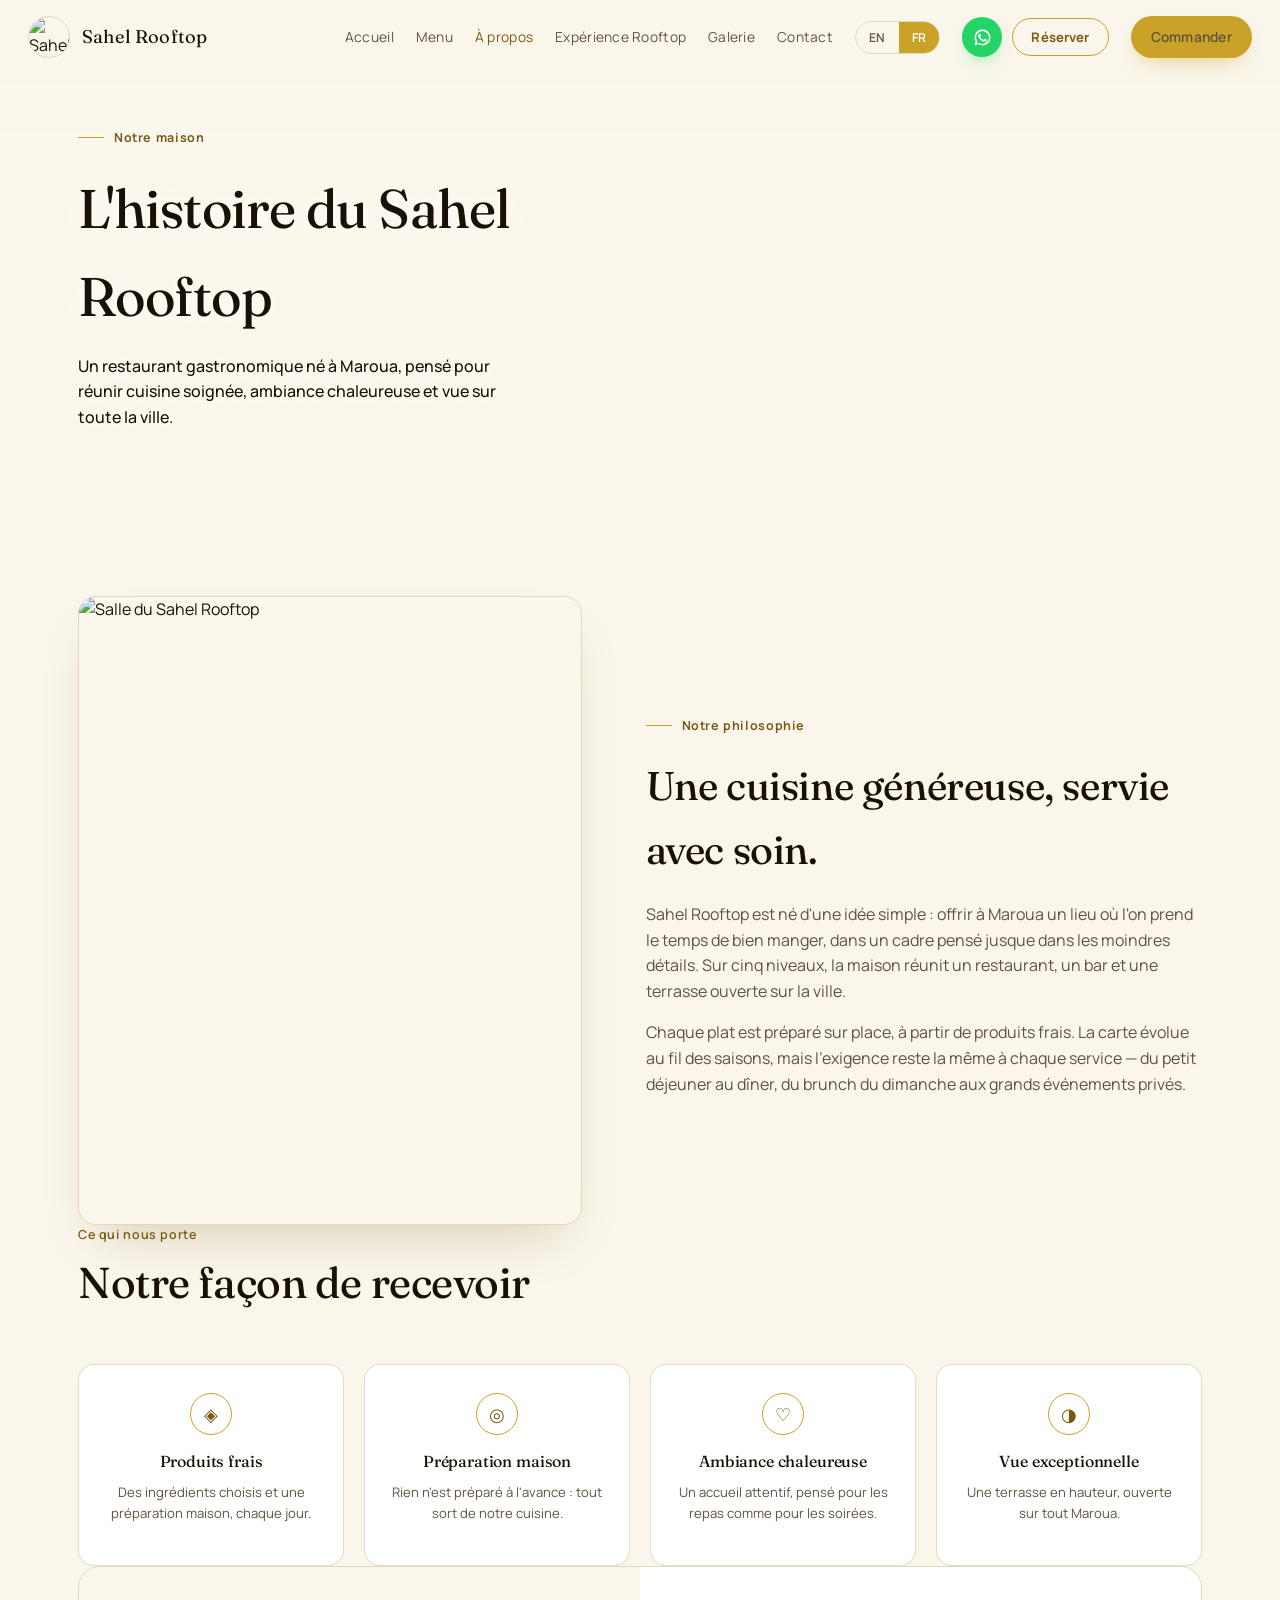
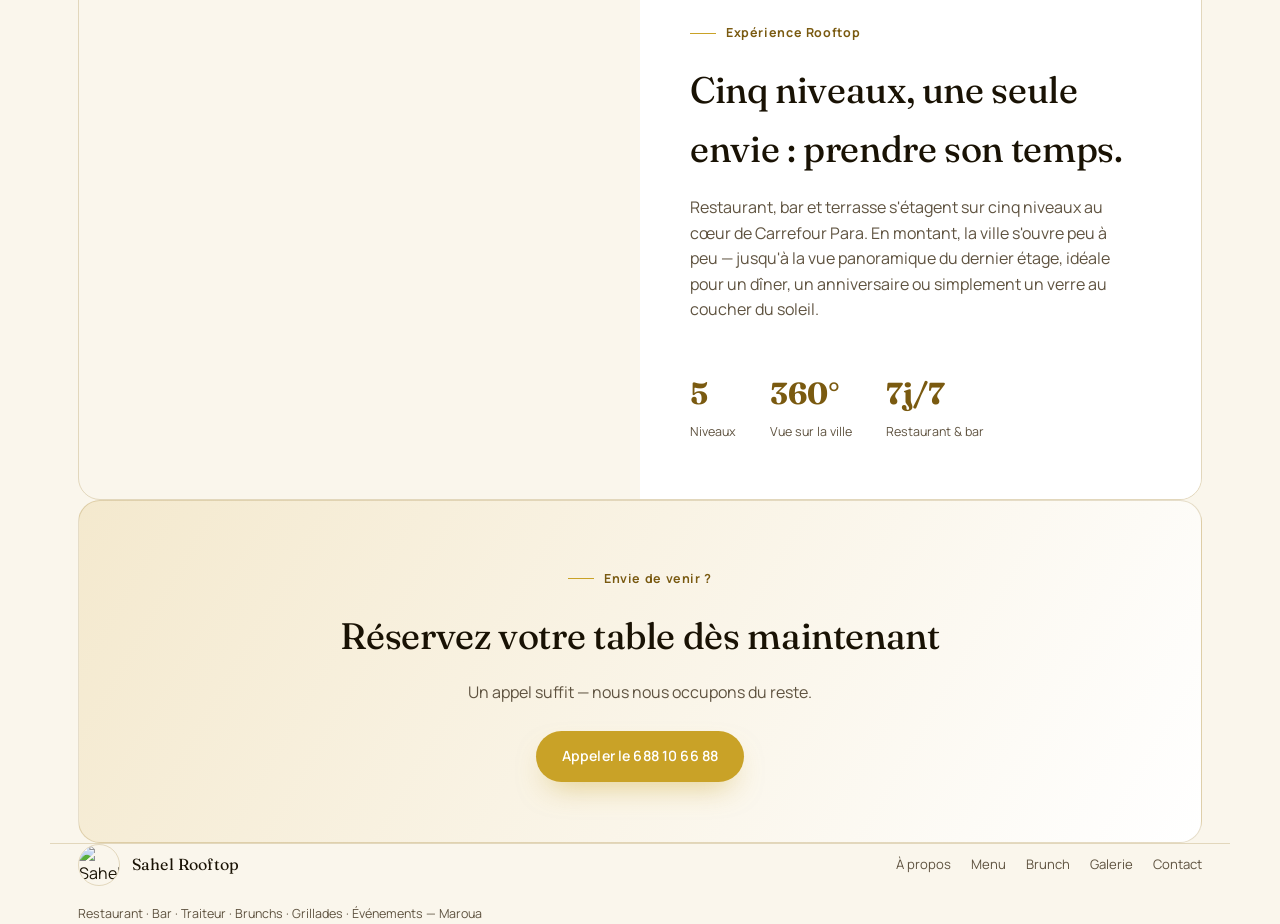
==== apropos.html @ 8e7b0748 "Add files via upload" ====
<!DOCTYPE html>
<html lang="fr">
<head>
<meta charset="UTF-8">
<meta name="viewport" content="width=device-width, initial-scale=1.0">
<title>À propos — Sahel Rooftop</title>
<meta name="description" content="Découvrez Sahel Rooftop : restaurant gastronomique sur cinq niveaux à Maroua, son ambiance, sa terrasse panoramique et son expérience rooftop.">
<link rel="preconnect" href="https://fonts.googleapis.com">
<link rel="preconnect" href="https://fonts.gstatic.com" crossorigin>
<link href="https://fonts.googleapis.com/css2?family=Fraunces:ital,opsz,wght@0,9..144,300;0,9..144,450;0,9..144,600;1,9..144,450&family=Manrope:wght@400;500;600;700&display=swap" rel="stylesheet">
<link rel="stylesheet" href="styles.css">
<script>if(localStorage.getItem('sahel_lang')){document.documentElement.classList.add('lang-set');}</script>
<style>
  .story{display:grid; grid-template-columns:0.95fr 1.05fr; gap:64px; align-items:center;}
  .story .tilt img{aspect-ratio:4/5; object-fit:cover; width:100%;}
  .story-copy p{color:var(--muted); margin-top:16px;}
  .story-copy p:first-of-type{margin-top:20px;}
  @media (max-width:860px){ .story{grid-template-columns:1fr; gap:44px;} }

  .pillars{display:grid; grid-template-columns:repeat(4,1fr); gap:20px;}
  .pillar{background:var(--surface); border:1px solid var(--line); border-radius:16px; padding:28px 22px; text-align:center;}
  .pillar .fi{width:42px; height:42px; margin:0 auto 14px; border-radius:50%; border:1px solid var(--gold); display:flex; align-items:center; justify-content:center; color:var(--gold-deep); font-size:1.1rem;}
  .pillar h3{font-size:1rem; font-weight:450;}
  .pillar p{font-size:0.82rem; color:var(--muted); margin-top:8px;}
  @media (max-width:860px){ .pillars{grid-template-columns:1fr 1fr;} }
  @media (max-width:520px){ .pillars{grid-template-columns:1fr;} }

  #experience{scroll-margin-top:100px;}
  .experience{
    display:grid; grid-template-columns:1fr 1fr; gap:0;
    border:1px solid var(--line); border-radius:22px; overflow:hidden;
  }
  .experience-media{
    position:relative; min-height:420px; perspective:1200px;
    background-image:url('assets/building.jpg'); background-size:cover; background-position:center;
  }
  .experience-copy{background:var(--surface); padding:56px 50px; display:flex; flex-direction:column; justify-content:center;}
  .experience-copy p{color:var(--muted); margin-top:16px; max-width:42ch;}
  .exp-stats{display:flex; gap:34px; margin-top:30px; flex-wrap:wrap;}
  .exp-stats div strong{display:block; font-family:'Fraunces',serif; font-size:1.9rem; color:var(--gold-deep);}
  .exp-stats div span{font-size:0.78rem; color:var(--muted);}
  @media (max-width:880px){
    .experience{grid-template-columns:1fr;}
    .experience-media{min-height:260px;}
    .experience-copy{padding:42px 30px;}
  }

  .cta-banner{
    background:linear-gradient(120deg, var(--surface-2), var(--surface));
    border:1px solid var(--line); border-radius:22px; padding:60px 50px;
    text-align:center;
  }
  .cta-banner p{color:var(--muted); max-width:46ch; margin:14px auto 26px;}
</style>
</head>
<body>

<header class="nav" id="siteNav">
  <div class="brand">
    <img src="assets/logo.jpg" alt="Sahel Rooftop">
    <span>Sahel Rooftop</span>
  </div>
  <nav class="links" id="navLinks">
    <a href="index.html" data-i18n="nav_home">Accueil</a>
    <a href="menu.html" data-i18n="nav_menu">Menu</a>
    <a href="apropos.html" class="current" data-i18n="nav_about">À propos</a>
    <a href="apropos.html#experience" data-i18n="nav_experience">Expérience Rooftop</a>
    <a href="galerie.html" data-i18n="nav_gallery">Galerie</a>
    <a href="contact.html" data-i18n="nav_contact">Contact</a>
    <div class="lang-switch">
      <button data-lang="en">EN</button>
      <button data-lang="fr">FR</button>
    </div>
    <div class="nav-quick-actions">
      <a class="whatsapp-nav-btn" href="https://wa.me/237688106688" target="_blank" rel="noopener" aria-label="WhatsApp" title="WhatsApp"><svg viewBox="0 0 24 24" width="19" height="19" fill="#ffffff" aria-hidden="true"><path d="M12.02 2C6.5 2 2.02 6.48 2.02 12c0 1.87.5 3.62 1.38 5.13L2 22l5.02-1.36A9.96 9.96 0 0 0 12.02 22c5.52 0 10-4.48 10-10s-4.48-10-10-10Zm0 18.13a8.1 8.1 0 0 1-4.13-1.13l-.3-.18-2.98.81.8-2.9-.2-.3a8.1 8.1 0 1 1 6.81 3.7Z"/><path d="M16.9 14.38c-.27-.14-1.6-.79-1.85-.88-.25-.09-.43-.14-.61.14-.18.27-.7.88-.86 1.06-.16.18-.32.2-.59.07-.27-.14-1.14-.42-2.18-1.34-.8-.72-1.34-1.6-1.5-1.87-.16-.27-.02-.42.12-.55.12-.12.27-.32.4-.48.14-.16.18-.27.27-.45.09-.18.05-.34-.02-.48-.07-.14-.61-1.47-.84-2.01-.22-.53-.44-.46-.61-.47-.16-.01-.34-.01-.52-.01-.18 0-.48.07-.73.34-.25.27-.95.93-.95 2.26 0 1.33.97 2.62 1.11 2.8.14.18 1.91 2.92 4.63 4.09.65.28 1.15.45 1.54.57.65.21 1.24.18 1.71.11.52-.08 1.6-.65 1.83-1.29.23-.63.23-1.17.16-1.29-.07-.11-.25-.18-.52-.32Z"/></svg></a>
      <button class="reserve-nav-btn" id="openBookingModal" type="button" data-i18n="nav_reserve">Réserver</button>
    </div>
    <a class="call-btn" href="tel:+237688106688" data-i18n="nav_order">Commander</a>
  </nav>
  <button class="burger" id="burgerBtn" aria-label="Menu">☰</button>
</header>

<div class="booking-modal-overlay" id="bookingModalOverlay">
  <div class="booking-modal" role="dialog" aria-modal="true" aria-labelledby="modalBookingTitle">
    <button class="modal-close" id="bookingModalClose" aria-label="Fermer">×</button>
    <span class="eyebrow-tag" data-i18n="mbk_eyebrow">Réservation rapide</span>
    <h3 id="modalBookingTitle" data-i18n="mbk_title">Réserver une table</h3>
    <p class="modal-sub" data-i18n="mbk_text">Votre demande est envoyée directement sur WhatsApp au restaurant.</p>
    <form id="modalBookingForm">
      <div class="booking-grid">
        <div class="field"><label for="mBkName" data-i18n="bk_name">Nom complet</label><input type="text" id="mBkName" required></div>
        <div class="field"><label for="mBkPhone" data-i18n="bk_phone">Téléphone</label><input type="tel" id="mBkPhone" required></div>
        <div class="field"><label for="mBkDate" data-i18n="bk_date">Date</label><input type="date" id="mBkDate" required></div>
        <div class="field"><label for="mBkTime" data-i18n="bk_time">Heure</label><input type="time" id="mBkTime" required></div>
        <div class="field full">
          <label for="mBkGuests" data-i18n="bk_guests">Nombre de personnes</label>
          <select id="mBkGuests" required>
            <option value="1">1</option>
            <option value="2" selected>2</option>
            <option value="3">3</option>
            <option value="4">4</option>
            <option value="5">5</option>
            <option value="6">6</option>
            <option value="7+">7+</option>
          </select>
        </div>
      </div>
      <button type="submit" class="btn-solid" style="width:100%; margin-top:22px;" data-i18n="bk_submit">Envoyer ma demande via WhatsApp</button>
    </form>
  </div>
</div>


<section class="page-hero">
  <div class="page-hero-media" style="background-image:url('assets/interior.jpg');"></div>
  <div class="page-hero-scrim"></div>
  <div class="page-hero-content wrap">
    <span class="eyebrow-tag" data-i18n="ph_eyebrow">Notre maison</span>
    <h1 data-i18n="ph_title">L'histoire du Sahel Rooftop</h1>
    <p class="lede" data-i18n="ph_lede">Un restaurant gastronomique né à Maroua, pensé pour réunir cuisine soignée, ambiance chaleureuse et vue sur toute la ville.</p>
  </div>
</section>

<section class="wrap">
  <div class="story">
    <div class="tilt-wrap"><div class="tilt"><img src="assets/interior.jpg" alt="Salle du Sahel Rooftop"></div></div>
    <div class="story-copy reveal">
      <span class="eyebrow-tag" data-i18n="story_eyebrow">Notre philosophie</span>
      <h2 style="font-size:clamp(1.8rem,3.2vw,2.5rem);" data-i18n="story_title">Une cuisine généreuse, servie avec soin.</h2>
      <p data-i18n="story_p1">Sahel Rooftop est né d'une idée simple : offrir à Maroua un lieu où l'on prend le temps de bien manger, dans un cadre pensé jusque dans les moindres détails. Sur cinq niveaux, la maison réunit un restaurant, un bar et une terrasse ouverte sur la ville.</p>
      <p data-i18n="story_p2">Chaque plat est préparé sur place, à partir de produits frais. La carte évolue au fil des saisons, mais l'exigence reste la même à chaque service — du petit déjeuner au dîner, du brunch du dimanche aux grands événements privés.</p>
    </div>
  </div>
</section>

<section class="wrap">
  <div class="section-head reveal">
    <span class="kicker" data-i18n="pillars_kicker">Ce qui nous porte</span>
    <h2 data-i18n="pillars_title">Notre façon de recevoir</h2>
  </div>
  <div class="pillars reveal">
    <div class="pillar"><div class="fi">◈</div><h3 data-i18n="p1_title">Produits frais</h3><p data-i18n="p1_desc">Des ingrédients choisis et une préparation maison, chaque jour.</p></div>
    <div class="pillar"><div class="fi">◎</div><h3 data-i18n="p2_title">Préparation maison</h3><p data-i18n="p2_desc">Rien n'est préparé à l'avance : tout sort de notre cuisine.</p></div>
    <div class="pillar"><div class="fi">♡</div><h3 data-i18n="p3_title">Ambiance chaleureuse</h3><p data-i18n="p3_desc">Un accueil attentif, pensé pour les repas comme pour les soirées.</p></div>
    <div class="pillar"><div class="fi">◑</div><h3 data-i18n="p4_title">Vue exceptionnelle</h3><p data-i18n="p4_desc">Une terrasse en hauteur, ouverte sur tout Maroua.</p></div>
  </div>
</section>

<section id="experience" class="wrap">
  <div class="experience reveal">
    <div class="experience-media"></div>
    <div class="experience-copy">
      <span class="eyebrow-tag" data-i18n="exp_eyebrow">Expérience Rooftop</span>
      <h2 style="font-size:clamp(1.7rem,3vw,2.3rem);" data-i18n="exp_title">Cinq niveaux, une seule envie : prendre son temps.</h2>
      <p data-i18n="exp_text">Restaurant, bar et terrasse s'étagent sur cinq niveaux au cœur de Carrefour Para. En montant, la ville s'ouvre peu à peu — jusqu'à la vue panoramique du dernier étage, idéale pour un dîner, un anniversaire ou simplement un verre au coucher du soleil.</p>
      <div class="exp-stats">
        <div><strong>5</strong><span data-i18n="exp_s1">Niveaux</span></div>
        <div><strong>360°</strong><span data-i18n="exp_s2">Vue sur la ville</span></div>
        <div><strong>7j/7</strong><span data-i18n="exp_s3">Restaurant & bar</span></div>
      </div>
    </div>
  </div>
</section>

<section class="wrap">
  <div class="cta-banner reveal">
    <span class="eyebrow-tag" style="justify-content:center;" data-i18n="cta_eyebrow">Envie de venir ?</span>
    <h2 style="font-size:clamp(1.7rem,3vw,2.3rem);" data-i18n="cta_title">Réservez votre table dès maintenant</h2>
    <p data-i18n="cta_text">Un appel suffit — nous nous occupons du reste.</p>
    <a class="btn-solid" href="tel:+237688106688" data-i18n="cta_btn">Appeler le 688 10 66 88</a>
  </div>
</section>

<footer class="wrap">
  <div class="footer-row">
    <div class="brand"><img src="assets/logo.jpg" alt="Sahel Rooftop"><span>Sahel Rooftop</span></div>
    <div class="footer-links">
      <a href="apropos.html" data-i18n="nav_about">À propos</a>
      <a href="menu.html" data-i18n="nav_menu">Menu</a>
      <a href="brunch.html">Brunch</a>
      <a href="galerie.html" data-i18n="nav_gallery">Galerie</a>
      <a href="contact.html" data-i18n="nav_contact">Contact</a>
    </div>
  </div>
  <div class="fine" style="margin-top:18px;" data-i18n="footer_tagline">Restaurant · Bar · Traiteur · Brunchs · Grillades · Événements — Maroua</div>
</footer>

<script src="script.js"></script>
<script>
const dict = {
  fr: {
    nav_home:"Accueil", nav_menu:"Menu", nav_about:"À propos", nav_experience:"Expérience Rooftop",
    nav_gallery:"Galerie", nav_contact:"Contact", nav_order:"Commander",
    nav_whatsapp:"WhatsApp", nav_reserve:"Réserver",
    mbk_eyebrow:"Réservation rapide", mbk_title:"Réserver une table",
    mbk_text:"Votre demande est envoyée directement sur WhatsApp au restaurant.",
    bk_name:"Nom complet", bk_phone:"Téléphone", bk_date:"Date", bk_time:"Heure",
    bk_guests:"Nombre de personnes", bk_submit:"Envoyer ma demande via WhatsApp",
    ph_eyebrow:"Notre maison", ph_title:"L'histoire du Sahel Rooftop",
    ph_lede:"Un restaurant gastronomique né à Maroua, pensé pour réunir cuisine soignée, ambiance chaleureuse et vue sur toute la ville.",
    story_eyebrow:"Notre philosophie", story_title:"Une cuisine généreuse, servie avec soin.",
    story_p1:"Sahel Rooftop est né d'une idée simple : offrir à Maroua un lieu où l'on prend le temps de bien manger, dans un cadre pensé jusque dans les moindres détails. Sur cinq niveaux, la maison réunit un restaurant, un bar et une terrasse ouverte sur la ville.",
    story_p2:"Chaque plat est préparé sur place, à partir de produits frais. La carte évolue au fil des saisons, mais l'exigence reste la même à chaque service — du petit déjeuner au dîner, du brunch du dimanche aux grands événements privés.",
    pillars_kicker:"Ce qui nous porte", pillars_title:"Notre façon de recevoir",
    p1_title:"Produits frais", p1_desc:"Des ingrédients choisis et une préparation maison, chaque jour.",
    p2_title:"Préparation maison", p2_desc:"Rien n'est préparé à l'avance : tout sort de notre cuisine.",
    p3_title:"Ambiance chaleureuse", p3_desc:"Un accueil attentif, pensé pour les repas comme pour les soirées.",
    p4_title:"Vue exceptionnelle", p4_desc:"Une terrasse en hauteur, ouverte sur tout Maroua.",
    exp_eyebrow:"Expérience Rooftop", exp_title:"Cinq niveaux, une seule envie : prendre son temps.",
    exp_text:"Restaurant, bar et terrasse s'étagent sur cinq niveaux au cœur de Carrefour Para. En montant, la ville s'ouvre peu à peu — jusqu'à la vue panoramique du dernier étage, idéale pour un dîner, un anniversaire ou simplement un verre au coucher du soleil.",
    exp_s1:"Niveaux", exp_s2:"Vue sur la ville", exp_s3:"Restaurant & bar",
    cta_eyebrow:"Envie de venir ?", cta_title:"Réservez votre table dès maintenant",
    cta_text:"Un appel suffit — nous nous occupons du reste.", cta_btn:"Appeler le 688 10 66 88",
    footer_tagline:"Restaurant · Bar · Traiteur · Brunchs · Grillades · Événements — Maroua"
  },
  en: {
    nav_home:"Home", nav_menu:"Menu", nav_about:"About us", nav_experience:"Rooftop experience",
    nav_gallery:"Gallery", nav_contact:"Contact", nav_order:"Order now",
    nav_whatsapp:"WhatsApp", nav_reserve:"Book a table",
    mbk_eyebrow:"Quick booking", mbk_title:"Book a table",
    mbk_text:"Your request is sent straight to the restaurant on WhatsApp.",
    bk_name:"Full name", bk_phone:"Phone", bk_date:"Date", bk_time:"Time",
    bk_guests:"Number of guests", bk_submit:"Send my request via WhatsApp",
    ph_eyebrow:"Our house", ph_title:"The Sahel Rooftop story",
    ph_lede:"A gastronomic restaurant born in Maroua, built to bring together careful cooking, a warm atmosphere and a view over the whole city.",
    story_eyebrow:"Our philosophy", story_title:"Generous cooking, served with care.",
    story_p1:"Sahel Rooftop was born from a simple idea: give Maroua a place to take the time to eat well, in a setting thought through down to the last detail. Across five floors, the house brings together a restaurant, a bar and a terrace open onto the city.",
    story_p2:"Every dish is prepared on site, from fresh produce. The menu changes with the seasons, but the standard stays the same at every service — from breakfast to dinner, from the Sunday brunch to large private events.",
    pillars_kicker:"What drives us", pillars_title:"Our way of hosting",
    p1_title:"Fresh produce", p1_desc:"Carefully chosen ingredients, prepared in-house every day.",
    p2_title:"Made in-house", p2_desc:"Nothing is prepared in advance: everything comes from our kitchen.",
    p3_title:"Warm atmosphere", p3_desc:"Attentive service, for meals as much as for evenings out.",
    p4_title:"Exceptional view", p4_desc:"A rooftop terrace open onto the whole of Maroua.",
    exp_eyebrow:"Rooftop experience", exp_title:"Five floors, one idea: take your time.",
    exp_text:"Restaurant, bar and terrace are spread across five floors in the heart of Carrefour Para. As you climb, the city opens up little by little — up to the panoramic view on the top floor, perfect for dinner, a birthday, or simply a drink at sunset.",
    exp_s1:"Floors", exp_s2:"View over the city", exp_s3:"Restaurant & bar",
    cta_eyebrow:"Feel like coming by?", cta_title:"Book your table now",
    cta_text:"One call is all it takes — we take care of the rest.", cta_btn:"Call 688 10 66 88",
    footer_tagline:"Restaurant · Bar · Catering · Brunches · Grillades · Events — Maroua"
  }
};
initLanguage(dict);
</script>
</body>
</html>
---- styles.css ----
/* Sahel Rooftop — feuille de style commune (thème clair, blanc & or) */

:root{
  --bg:#FAF6EC;
  --surface:#FFFFFF;
  --surface-2:#F4E9CE;
  --ink:#191204;
  --gold:#c9a227;
  --gold-deep:#7a5a10;
  --gold-light:#e7c767;
  --muted:#5f5340;
  --line: rgba(140,106,20,0.22);
  --shadow: 0 26px 50px -22px rgba(120,90,20,0.28);
}

*{box-sizing:border-box;}
html{scroll-behavior:smooth;}
body{
  margin:0;
  background:var(--bg);
  color:var(--ink);
  font-family:'Manrope', sans-serif;
  font-size:16px;
  line-height:1.6;
  overflow-x:hidden;
}
h1,h2,h3,.display{
  font-family:'Fraunces', serif;
  font-weight:450;
  letter-spacing:-0.01em;
  margin:0;
  color:var(--ink);
}
a{color:inherit; text-decoration:none;}
img{max-width:100%; display:block;}
.wrap{max-width:1180px; margin:0 auto; padding:0 28px;}
::selection{background:var(--gold); color:#fff;}

@media (prefers-reduced-motion: reduce){
  *{animation:none !important; transition:none !important;}
}

/* ---------- NAV ---------- */
header.nav{
  position:fixed; top:0; left:0; right:0; z-index:100;
  display:flex; align-items:center; justify-content:space-between;
  padding:16px 28px;
  background:rgba(250,246,236,0.75);
  backdrop-filter:blur(10px);
  border-bottom:1px solid transparent;
  transition:background .4s ease, padding .4s ease, border-color .4s ease;
}
header.nav.scrolled{
  background:rgba(250,246,236,0.95);
  padding:12px 28px;
  border-bottom-color:var(--line);
  box-shadow:0 8px 24px -18px rgba(120,90,20,0.3);
}
.brand{display:flex; align-items:center; gap:12px;}
.brand img{width:42px; height:42px; border-radius:50%; object-fit:cover; border:1px solid var(--line);}
.brand span{font-family:'Fraunces', serif; font-size:1.15rem; letter-spacing:0.01em;}
nav.links{display:flex; gap:22px; align-items:center;}
nav.links a{font-size:0.86rem; color:var(--muted); letter-spacing:0.02em; transition:color .25s ease;}
nav.links a:hover, nav.links a.current{color:var(--gold-deep);}

@media (max-width:1240px) and (min-width:941px){
  nav.links{gap:14px;}
  nav.links > a{font-size:0.8rem;}
  .call-btn, .reserve-nav-btn{padding:8px 14px; font-size:0.78rem;}
}
.call-btn{
  background:var(--gold); color:#fff;
  padding:10px 20px; border-radius:100px; font-size:0.82rem; font-weight:600;
  display:flex; align-items:center; gap:8px;
  transition:transform .25s ease, box-shadow .25s ease;
  box-shadow:0 10px 22px -10px rgba(201,162,39,0.6);
}
.call-btn:hover{transform:translateY(-2px);}
.burger{display:none; background:none; border:none; color:var(--ink); font-size:1.5rem; cursor:pointer;}

/* ---------- ACTIONS RAPIDES NAV (WhatsApp + Réserver) ---------- */
.nav-quick-actions{display:flex; align-items:center; gap:10px;}
.whatsapp-nav-btn{
  width:40px; height:40px; border-radius:50%; background:#25D366; color:#fff;
  display:flex; align-items:center; justify-content:center; font-size:1.05rem;
  transition:transform .25s ease, box-shadow .25s ease;
  box-shadow:0 8px 18px -8px rgba(37,211,102,0.6); flex:0 0 auto;
}
.whatsapp-nav-btn:hover{transform:translateY(-2px);}
.reserve-nav-btn{
  border:1px solid var(--gold); color:var(--gold-deep); background:transparent;
  padding:9px 18px; border-radius:100px; font-size:0.82rem; font-weight:700; cursor:pointer;
  font-family:'Manrope',sans-serif; letter-spacing:0.01em; white-space:nowrap;
  transition:background .25s ease, color .25s ease;
}
.reserve-nav-btn:hover{background:var(--gold); color:#fff;}

/* ---------- MODALE DE RÉSERVATION ---------- */
.booking-modal-overlay{
  position:fixed; inset:0; z-index:2000; background:rgba(25,18,4,0.55);
  display:none; align-items:center; justify-content:center; padding:20px;
  backdrop-filter:blur(4px);
}
.booking-modal-overlay.open{display:flex;}
.booking-modal{
  background:var(--surface); border-radius:22px; padding:38px 34px; max-width:460px; width:100%;
  max-height:88vh; overflow-y:auto; position:relative; box-shadow:0 40px 80px -30px rgba(0,0,0,0.5);
  animation:modalPop .35s cubic-bezier(.22,1,.36,1);
}
@keyframes modalPop{ from{opacity:0; transform:scale(.92) translateY(14px);} to{opacity:1; transform:scale(1) translateY(0);} }
.booking-modal h3{font-size:1.4rem; margin-top:4px;}
.booking-modal .modal-sub{color:var(--muted); font-size:0.88rem; margin-top:8px;}
.modal-close{
  position:absolute; top:18px; right:18px; width:32px; height:32px; border-radius:50%;
  border:1px solid var(--line); background:var(--surface); color:var(--ink); font-size:1.1rem;
  cursor:pointer; display:flex; align-items:center; justify-content:center;
}
.modal-close:hover{border-color:var(--gold); color:var(--gold-deep);}
.booking-modal .booking-grid{grid-template-columns:1fr 1fr; gap:16px; margin-top:22px;}
.booking-modal .field label{font-size:0.72rem;}
.booking-modal .field input, .booking-modal .field select{padding:11px 14px; font-size:0.9rem;}
@media (max-width:520px){
  .booking-modal .booking-grid{grid-template-columns:1fr;}
  .booking-modal{padding:30px 22px;}
}

.lang-switch{display:flex; border:1px solid var(--line); border-radius:100px; overflow:hidden;}
.lang-switch button{
  background:none; border:none; font-family:'Manrope',sans-serif; font-size:0.76rem; font-weight:600;
  color:var(--muted); padding:7px 13px; cursor:pointer; letter-spacing:0.03em;
  transition:background .2s ease, color .2s ease;
}
.lang-switch button.active{background:var(--gold); color:#fff;}

@media (max-width:940px){
  nav.links{
    position:fixed; top:0; right:0; height:100vh; width:80%; max-width:320px;
    background:var(--surface); flex-direction:column; justify-content:center; gap:24px;
    transform:translateX(100%); transition:transform .4s ease;
    box-shadow:-20px 0 40px rgba(0,0,0,0.12);
  }
  nav.links.open{transform:translateX(0);}
  nav.links a{font-size:1rem;}
  .burger{display:block;}
}

/* ---------- PAGE HERO (pages secondaires) ---------- */
.page-hero{
  position:relative; min-height:42vh; display:flex; align-items:flex-end;
  padding-top:120px; overflow:hidden;
}
.page-hero-media{position:absolute; inset:0; background-size:cover; background-position:center; overflow:hidden;}
.page-hero-scrim{
  position:absolute; inset:0;
  background:linear-gradient(to top, var(--bg) 22%, rgba(250,246,236,0.74) 55%, rgba(250,246,236,0.6) 78%, rgba(250,246,236,0.32) 100%);
}
.page-hero-content{position:relative; z-index:2; padding-bottom:50px; width:100%;}
.page-hero h1{
  font-size:clamp(2.1rem, 4.6vw, 3.4rem); max-width:16ch; color:var(--ink);
  text-shadow:0 2px 26px rgba(255,255,255,0.9), 0 1px 4px rgba(255,255,255,0.75);
}
.page-hero p.lede{
  color:var(--ink); max-width:44ch; margin-top:14px; font-weight:500;
  text-shadow:0 1px 18px rgba(255,255,255,0.9), 0 1px 3px rgba(255,255,255,0.75);
}

.eyebrow-tag{
  font-size:0.78rem; color:var(--gold-deep); letter-spacing:0.05em; font-weight:700;
  display:inline-flex; align-items:center; gap:10px; margin-bottom:18px;
  text-shadow:0 1px 14px rgba(255,255,255,0.9), 0 1px 2px rgba(255,255,255,0.8);
}
.eyebrow-tag::before{content:''; width:26px; height:1px; background:var(--gold);}

/* ---------- BUTTONS ---------- */
.btn-solid{
  background:var(--gold); color:#fff; padding:14px 26px; border-radius:100px;
  font-size:0.88rem; font-weight:600; letter-spacing:0.01em;
  transition:transform .3s ease, box-shadow .3s ease;
  box-shadow:0 14px 30px -12px rgba(201,162,39,0.55);
  display:inline-block; border:none; cursor:pointer;
}
.btn-solid:hover{transform:translateY(-3px);}
.btn-ghost{
  border:1px solid var(--line); color:var(--ink);
  padding:14px 26px; border-radius:100px; font-size:0.88rem;
  transition:border-color .3s ease, background .3s ease;
  display:inline-block; background:var(--surface);
}
.btn-ghost:hover{border-color:var(--gold); background:var(--surface-2);}

/* ---------- SECTION GENERIC ---------- */
section{padding:100px 0;}
.section-head{max-width:640px; margin-bottom:56px;}
.section-head .kicker{
  font-size:0.78rem; color:var(--gold-deep); letter-spacing:0.05em; margin-bottom:14px; display:block; font-weight:600;
}
.section-head h2{font-size:clamp(1.9rem, 3.4vw, 2.7rem); line-height:1.12;}
.section-head p{color:var(--muted); margin-top:16px; max-width:52ch;}

/* ---------- INFO / TILT CARD ---------- */
.info-card{
  background:rgba(255,255,255,0.85);
  border:1px solid var(--line);
  backdrop-filter:blur(14px);
  border-radius:18px;
  padding:26px 26px 22px;
  transform-style:preserve-3d;
  box-shadow:var(--shadow);
  transition:transform .12s ease-out;
}
.info-card .row{display:flex; gap:14px; margin-bottom:16px; align-items:flex-start;}
.info-card .row:last-child{margin-bottom:0;}
.info-card .ic{
  width:34px; height:34px; flex:0 0 34px; border-radius:50%;
  border:1px solid var(--gold); display:flex; align-items:center; justify-content:center;
  color:var(--gold-deep);
}
.info-card .lbl{font-size:0.72rem; color:var(--muted); text-transform:uppercase; letter-spacing:0.06em; margin-bottom:3px;}
.info-card .val{font-size:0.95rem; color:var(--ink);}

/* ---------- FOOTER ---------- */
footer{padding:46px 0 34px; border-top:1px solid var(--line); margin-top:40px;}
.footer-row{display:flex; justify-content:space-between; align-items:center; flex-wrap:wrap; gap:16px;}
.footer-row .brand span{font-size:1rem;}
footer .fine{font-size:0.78rem; color:var(--muted);}
.footer-links{display:flex; gap:20px; flex-wrap:wrap;}
.footer-links a{font-size:0.82rem; color:var(--muted);}
.footer-links a:hover{color:var(--gold-deep);}

/* ---------- REVEAL ---------- */
.reveal{opacity:0; transform:translateY(22px); transition:opacity .7s ease, transform .7s ease;}
.reveal.in{opacity:1; transform:translateY(0);}

/* ---------- IMAGES VIVANTES (zoom lent continu) ---------- */
@keyframes livingZoom{
  0%, 100% { transform: scale(1); }
  50% { transform: scale(1.075); }
}
.hero-media, .page-hero-media, .tilt img, .dish-photo img, .clients-photo .dish-photo img,
.morning-media, .brunch-banner-media, .experience-media, .contact-media{
  animation: livingZoom 26s ease-in-out infinite;
  transform-origin: center;
  will-change: transform;
}
.dish-photo.spin img{ animation: none; }
@media (prefers-reduced-motion: reduce){
  .hero-media, .page-hero-media, .tilt img, .dish-photo img, .clients-photo .dish-photo img,
  .morning-media, .brunch-banner-media, .experience-media, .contact-media{ animation:none; }
}

/* ---------- FORMULAIRE DE RÉSERVATION ---------- */
.booking-card{
  background:var(--surface); border:1px solid var(--line); border-radius:22px;
  padding:44px; box-shadow:var(--shadow);
}
.booking-grid{display:grid; grid-template-columns:1fr 1fr; gap:20px; margin-top:28px;}
.booking-grid .full{grid-column:1 / -1;}
.field{display:flex; flex-direction:column; gap:8px;}
.field label{font-size:0.78rem; color:var(--muted); font-weight:600; letter-spacing:0.03em;}
.field input, .field select, .field textarea{
  border:1px solid var(--line); background:var(--bg); color:var(--ink);
  border-radius:12px; padding:13px 16px; font-family:'Manrope',sans-serif; font-size:0.95rem;
  transition:border-color .25s ease, box-shadow .25s ease;
}
.field input:focus, .field select:focus, .field textarea:focus{
  outline:none; border-color:var(--gold); box-shadow:0 0 0 3px rgba(201,162,39,0.15);
}
.field textarea{resize:vertical; min-height:88px;}
.booking-submit{
  margin-top:30px; display:flex; align-items:center; gap:16px; flex-wrap:wrap;
}
.booking-note{font-size:0.8rem; color:var(--muted); margin-top:14px;}
.booking-success{
  display:none; margin-top:22px; padding:18px 20px; border-radius:14px;
  background:var(--surface-2); border:1px solid var(--line); font-size:0.9rem; color:var(--ink);
}
.booking-success.show{display:block;}

/* ---------- TILT MEDIA ---------- */
.tilt-wrap{perspective:1200px;}
.tilt{
  border-radius:18px; overflow:hidden; box-shadow:var(--shadow);
  transform-style:preserve-3d; transition:transform .15s ease-out;
  border:1px solid var(--line); position:relative;
}
.tilt img{transition:transform .5s ease;}

/* =========================================================
   SPLASH / ENTRANCE SCREEN (langue + intro 3D animée)
   ========================================================= */
html.lang-set .splash{display:none;}
body.splash-active{overflow:hidden;}

.splash{
  position:fixed; inset:0; z-index:1000;
  background:
    radial-gradient(circle at 50% 0%, #fffdf6 0%, var(--bg) 62%);
  display:flex; align-items:center; justify-content:center;
  overflow:hidden;
  transition:opacity .7s ease;
}
.splash.closing{opacity:0; pointer-events:none;}

.splash-sweep{
  position:absolute; inset:0; pointer-events:none;
  background:linear-gradient(100deg, transparent 35%, rgba(201,162,39,0.75) 50%, transparent 65%);
  transform:translateX(-130%);
}
.splash.sweeping .splash-sweep{animation:sweepMove .9s ease forwards;}
@keyframes sweepMove{ to{ transform:translateX(130%); } }

.splash-food{position:absolute; inset:0; pointer-events:none;}
.splash-food img{
  position:absolute; border-radius:16px; box-shadow:0 20px 40px -16px rgba(120,90,20,0.35);
  object-fit:cover; opacity:0; animation-fill-mode:forwards;
  animation-name:fadeInFloat, floatY;
  animation-timing-function:ease-out, ease-in-out;
  animation-iteration-count:1, infinite;
}
.splash-food img.fi-1{ width:120px; height:120px; top:10%; left:6%; animation-duration:.8s, 5.5s; animation-delay:.1s, .9s; }
.splash-food img.fi-2{ width:100px; height:130px; bottom:14%; left:9%; animation-duration:.8s, 6.2s; animation-delay:.3s, 1.1s; }
.splash-food img.fi-3{ width:110px; height:110px; top:12%; right:7%; animation-duration:.8s, 5.8s; animation-delay:.2s, 1s; }
.splash-food img.fi-4{ width:100px; height:130px; bottom:12%; right:8%; animation-duration:.8s, 6.6s; animation-delay:.4s, 1.2s; }
@keyframes fadeInFloat{ to{opacity:1;} }
@keyframes floatY{ 0%,100%{transform:translateY(0);} 50%{transform:translateY(-16px);} }

.splash-inner{position:relative; z-index:2; text-align:center; max-width:420px; padding:0 24px;}
.splash-logo-wrap{display:flex; justify-content:center; margin-bottom:6px;}
.splash-logo{
  width:120px; height:120px; border-radius:50%; object-fit:cover;
  border:1px solid var(--line); box-shadow:var(--shadow);
  animation:logoPop 1.1s cubic-bezier(.22,1,.36,1) both;
}
@keyframes logoPop{
  0%{transform:scale(.4) rotate(-18deg); opacity:0;}
  60%{transform:scale(1.08) rotate(5deg); opacity:1;}
  100%{transform:scale(1) rotate(0deg); opacity:1;}
}
.splash-name{font-family:'Fraunces',serif; font-size:1.7rem; margin-top:14px; opacity:0; animation:fadeUp .7s ease .5s forwards;}
.splash-tag{font-size:0.85rem; color:var(--gold-deep); letter-spacing:0.04em; margin-top:6px; font-style:italic; opacity:0; animation:fadeUp .7s ease .65s forwards;}
.splash-divider{width:60px; height:1px; background:var(--gold); margin:18px auto; opacity:0; animation:fadeUp .7s ease .75s forwards;}
.splash-choose{font-size:0.76rem; letter-spacing:0.08em; color:var(--muted); margin-bottom:16px; opacity:0; animation:fadeUp .7s ease .85s forwards;}
@keyframes fadeUp{ from{opacity:0; transform:translateY(10px);} to{opacity:1; transform:translateY(0);} }

.lang-cards{display:flex; gap:14px; opacity:0; animation:fadeUp .7s ease 1s forwards;}
.lang-card{
  flex:1; background:var(--surface); border:1px solid var(--line); border-radius:14px;
  padding:18px 14px; cursor:pointer; transition:transform .25s ease, box-shadow .25s ease, border-color .25s ease;
}
.lang-card:hover{transform:translateY(-4px); box-shadow:var(--shadow); border-color:var(--gold);}
.lang-card .flag{font-size:1.6rem; margin-bottom:8px;}
.lang-card .lc-title{font-weight:700; font-size:0.92rem;}
.lang-card .lc-sub{font-size:0.74rem; color:var(--muted); margin-top:3px;}

@media (max-width:520px){
  .splash-food img.fi-1{width:80px; height:80px;}
  .splash-food img.fi-2{width:70px; height:90px;}
  .splash-food img.fi-3{width:80px; height:80px;}
  .splash-food img.fi-4{width:70px; height:90px;}
}
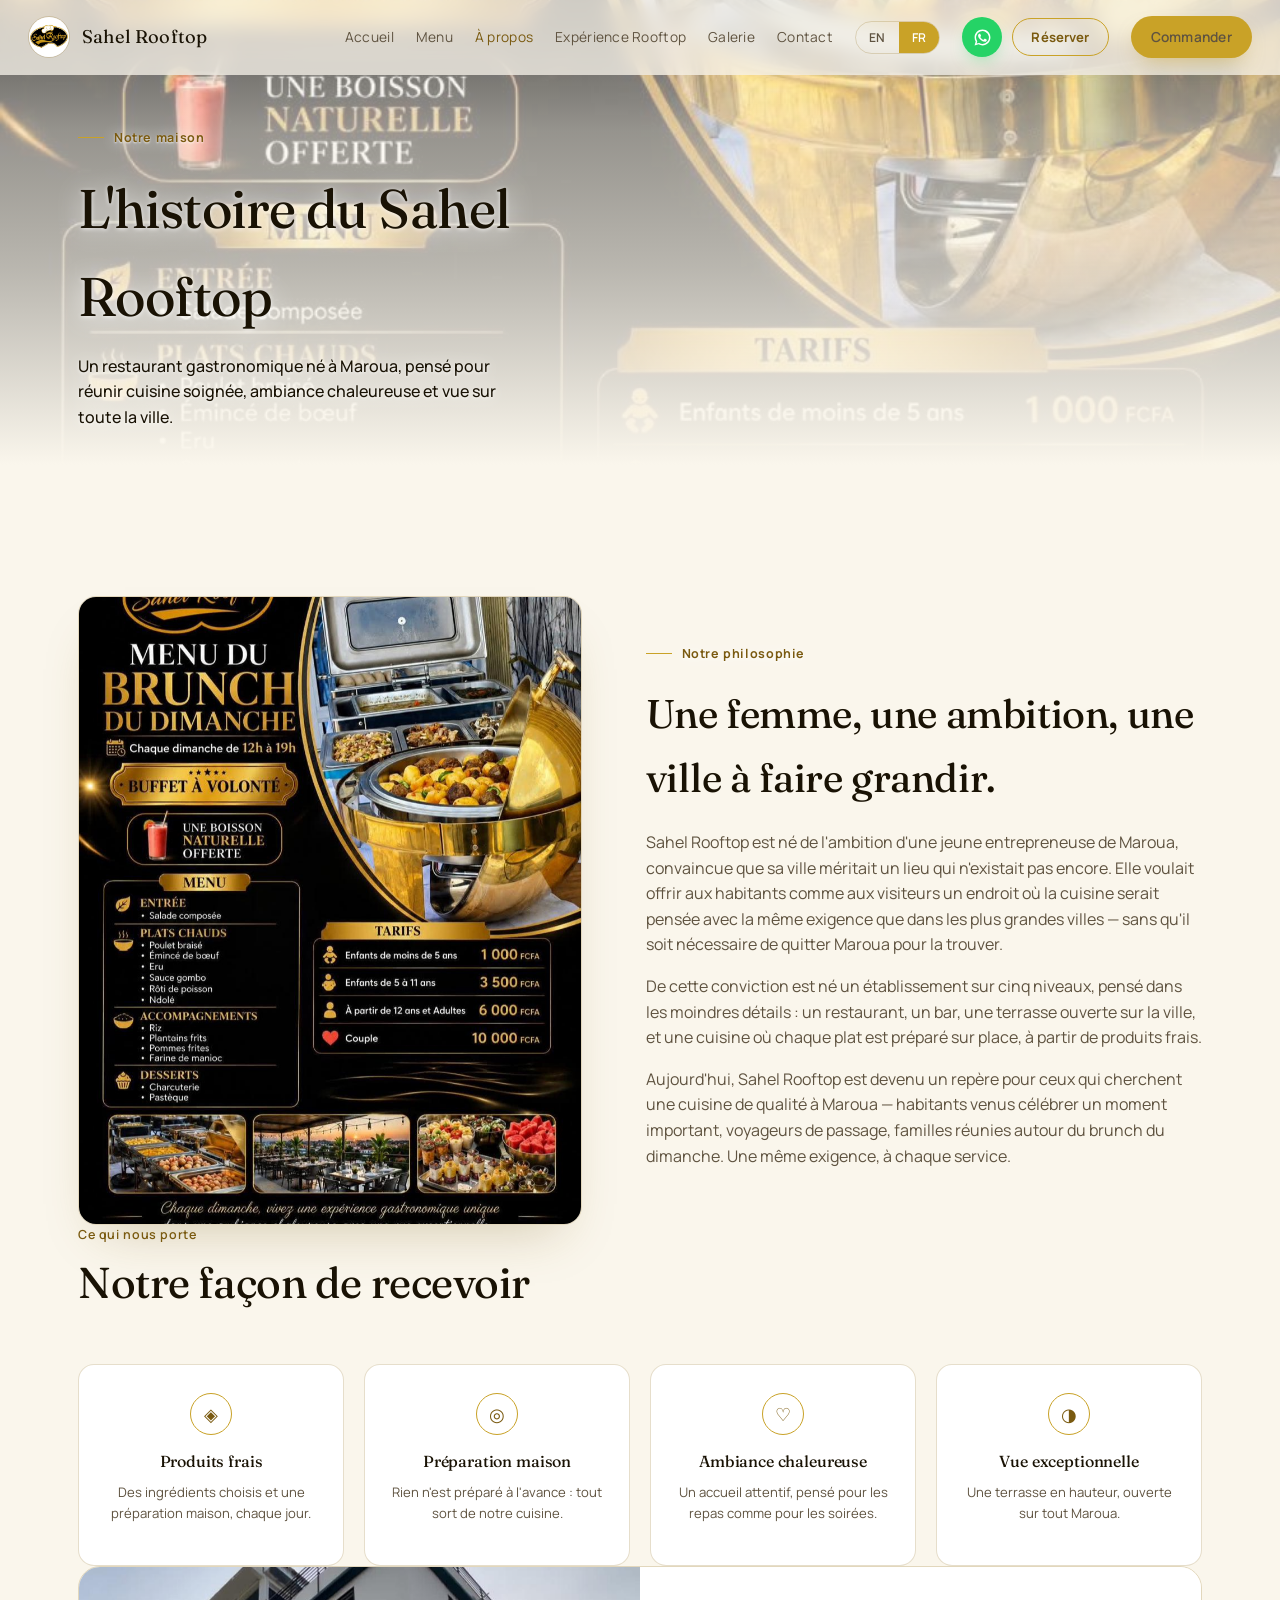
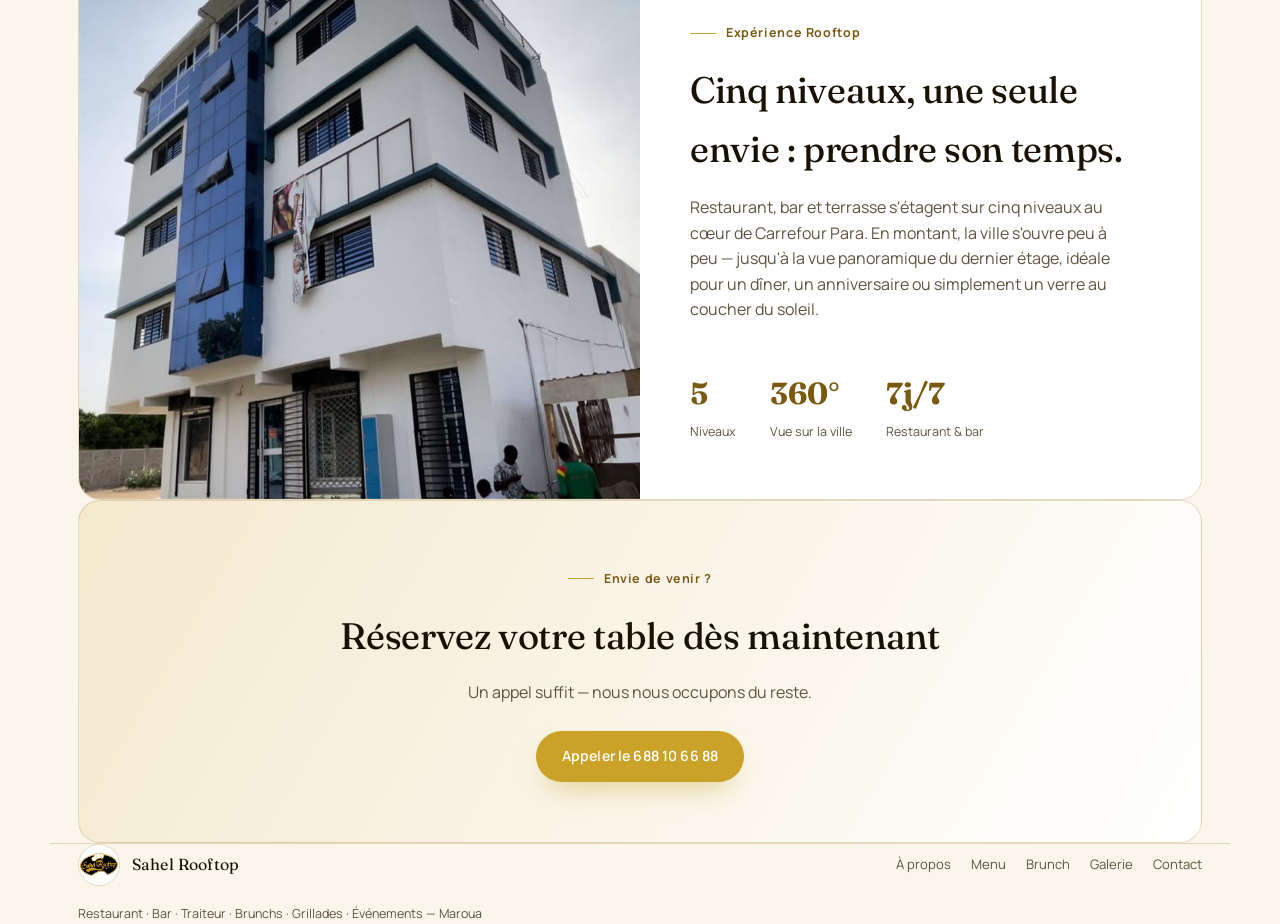
==== commit 65a029ca: "Add files via upload" ====
--- a/apropos.html
+++ b/apropos.html
@@ -126,9 +126,10 @@
     <div class="tilt-wrap"><div class="tilt"><img src="assets/interior.jpg" alt="Salle du Sahel Rooftop"></div></div>
     <div class="story-copy reveal">
       <span class="eyebrow-tag" data-i18n="story_eyebrow">Notre philosophie</span>
-      <h2 style="font-size:clamp(1.8rem,3.2vw,2.5rem);" data-i18n="story_title">Une cuisine généreuse, servie avec soin.</h2>
-      <p data-i18n="story_p1">Sahel Rooftop est né d'une idée simple : offrir à Maroua un lieu où l'on prend le temps de bien manger, dans un cadre pensé jusque dans les moindres détails. Sur cinq niveaux, la maison réunit un restaurant, un bar et une terrasse ouverte sur la ville.</p>
-      <p data-i18n="story_p2">Chaque plat est préparé sur place, à partir de produits frais. La carte évolue au fil des saisons, mais l'exigence reste la même à chaque service — du petit déjeuner au dîner, du brunch du dimanche aux grands événements privés.</p>
+      <h2 style="font-size:clamp(1.8rem,3.2vw,2.5rem);" data-i18n="story_title">Une femme, une ambition, une ville à faire grandir.</h2>
+      <p data-i18n="story_p1">Sahel Rooftop est né de l'ambition d'une jeune entrepreneuse de Maroua, convaincue que sa ville méritait un lieu qui n'existait pas encore. Elle voulait offrir aux habitants comme aux visiteurs un endroit où la cuisine serait pensée avec la même exigence que dans les plus grandes villes — sans qu'il soit nécessaire de quitter Maroua pour la trouver.</p>
+      <p data-i18n="story_p2">De cette conviction est né un établissement sur cinq niveaux, pensé dans les moindres détails : un restaurant, un bar, une terrasse ouverte sur la ville, et une cuisine où chaque plat est préparé sur place, à partir de produits frais.</p>
+      <p data-i18n="story_p3">Aujourd'hui, Sahel Rooftop est devenu un repère pour ceux qui cherchent une cuisine de qualité à Maroua — habitants venus célébrer un moment important, voyageurs de passage, familles réunies autour du brunch du dimanche. Une même exigence, à chaque service.</p>
     </div>
   </div>
 </section>
@@ -198,9 +199,10 @@
     bk_guests:"Nombre de personnes", bk_submit:"Envoyer ma demande via WhatsApp",
     ph_eyebrow:"Notre maison", ph_title:"L'histoire du Sahel Rooftop",
     ph_lede:"Un restaurant gastronomique né à Maroua, pensé pour réunir cuisine soignée, ambiance chaleureuse et vue sur toute la ville.",
-    story_eyebrow:"Notre philosophie", story_title:"Une cuisine généreuse, servie avec soin.",
-    story_p1:"Sahel Rooftop est né d'une idée simple : offrir à Maroua un lieu où l'on prend le temps de bien manger, dans un cadre pensé jusque dans les moindres détails. Sur cinq niveaux, la maison réunit un restaurant, un bar et une terrasse ouverte sur la ville.",
-    story_p2:"Chaque plat est préparé sur place, à partir de produits frais. La carte évolue au fil des saisons, mais l'exigence reste la même à chaque service — du petit déjeuner au dîner, du brunch du dimanche aux grands événements privés.",
+    story_eyebrow:"Notre philosophie", story_title:"Une femme, une ambition, une ville à faire grandir.",
+    story_p1:"Sahel Rooftop est né de l'ambition d'une jeune entrepreneuse de Maroua, convaincue que sa ville méritait un lieu qui n'existait pas encore. Elle voulait offrir aux habitants comme aux visiteurs un endroit où la cuisine serait pensée avec la même exigence que dans les plus grandes villes — sans qu'il soit nécessaire de quitter Maroua pour la trouver.",
+    story_p2:"De cette conviction est né un établissement sur cinq niveaux, pensé dans les moindres détails : un restaurant, un bar, une terrasse ouverte sur la ville, et une cuisine où chaque plat est préparé sur place, à partir de produits frais.",
+    story_p3:"Aujourd'hui, Sahel Rooftop est devenu un repère pour ceux qui cherchent une cuisine de qualité à Maroua — habitants venus célébrer un moment important, voyageurs de passage, familles réunies autour du brunch du dimanche. Une même exigence, à chaque service.",
     pillars_kicker:"Ce qui nous porte", pillars_title:"Notre façon de recevoir",
     p1_title:"Produits frais", p1_desc:"Des ingrédients choisis et une préparation maison, chaque jour.",
     p2_title:"Préparation maison", p2_desc:"Rien n'est préparé à l'avance : tout sort de notre cuisine.",
@@ -223,9 +225,10 @@
     bk_guests:"Number of guests", bk_submit:"Send my request via WhatsApp",
     ph_eyebrow:"Our house", ph_title:"The Sahel Rooftop story",
     ph_lede:"A gastronomic restaurant born in Maroua, built to bring together careful cooking, a warm atmosphere and a view over the whole city.",
-    story_eyebrow:"Our philosophy", story_title:"Generous cooking, served with care.",
-    story_p1:"Sahel Rooftop was born from a simple idea: give Maroua a place to take the time to eat well, in a setting thought through down to the last detail. Across five floors, the house brings together a restaurant, a bar and a terrace open onto the city.",
-    story_p2:"Every dish is prepared on site, from fresh produce. The menu changes with the seasons, but the standard stays the same at every service — from breakfast to dinner, from the Sunday brunch to large private events.",
+    story_eyebrow:"Our philosophy", story_title:"One woman, one ambition, a city worth investing in.",
+    story_p1:"Sahel Rooftop was born from the ambition of a young entrepreneur from Maroua, convinced that her city deserved a place that didn't exist yet. She wanted to give residents and visitors alike a place where the cooking would be held to the same standard as in the biggest cities — without ever having to leave Maroua to find it.",
+    story_p2:"From that conviction came a five-floor house, thought through down to the smallest detail: a restaurant, a bar, a terrace open onto the city, and a kitchen where every dish is prepared on site, from fresh produce.",
+    story_p3:"Today, Sahel Rooftop has become a landmark for anyone looking for quality cooking in Maroua — residents celebrating an important moment, travellers passing through, families gathered around the Sunday brunch. The same standard, at every service.",
     pillars_kicker:"What drives us", pillars_title:"Our way of hosting",
     p1_title:"Fresh produce", p1_desc:"Carefully chosen ingredients, prepared in-house every day.",
     p2_title:"Made in-house", p2_desc:"Nothing is prepared in advance: everything comes from our kitchen.",
--- a/styles.css
+++ b/styles.css
@@ -228,8 +228,10 @@
 .footer-links a:hover{color:var(--gold-deep);}
 
 /* ---------- REVEAL ---------- */
-.reveal{opacity:0; transform:translateY(22px); transition:opacity .7s ease, transform .7s ease;}
+.reveal{opacity:0; transform:translateY(18px); animation:revealIn .6s ease forwards; animation-delay:.1s;}
 .reveal.in{opacity:1; transform:translateY(0);}
+@keyframes revealIn{ to{opacity:1; transform:translateY(0);} }
+@media (prefers-reduced-motion: reduce){ .reveal{opacity:1; transform:none; animation:none;} }
 
 /* ---------- IMAGES VIVANTES (zoom lent continu) ---------- */
 @keyframes livingZoom{
@@ -255,6 +257,10 @@
 }
 .booking-grid{display:grid; grid-template-columns:1fr 1fr; gap:20px; margin-top:28px;}
 .booking-grid .full{grid-column:1 / -1;}
+@media (max-width:640px){
+  .booking-grid{grid-template-columns:1fr;}
+  .booking-card{padding:30px 22px;}
+}
 .field{display:flex; flex-direction:column; gap:8px;}
 .field label{font-size:0.78rem; color:var(--muted); font-weight:600; letter-spacing:0.03em;}
 .field input, .field select, .field textarea{
